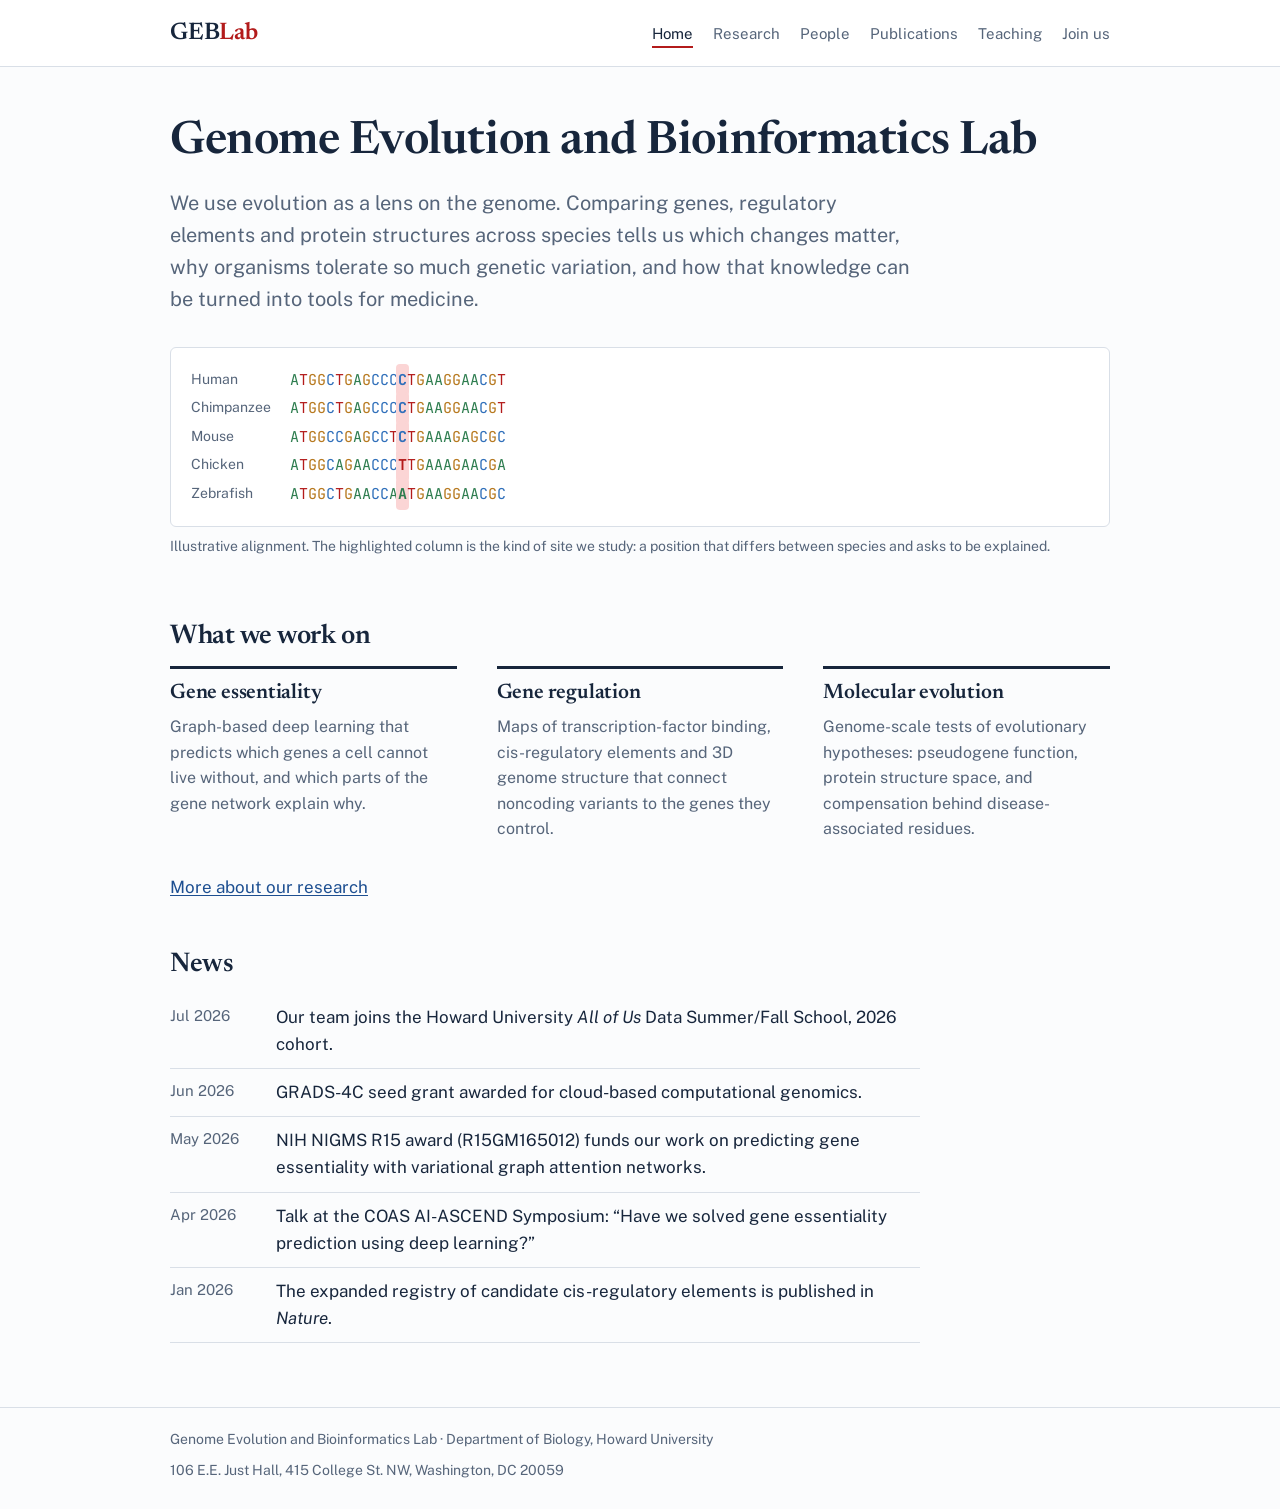
==== index.html @ 0b66a3f5 "Initial commit" ====
<!doctype html>
<html lang="en">
<head>
  <meta charset="utf-8">
  <meta name="viewport" content="width=device-width, initial-scale=1">
  <title>GEB Lab · Howard University</title>
  <meta name="description" content="The Genome Evolution and Bioinformatics Lab at Howard University studies genome evolution, gene regulation and gene essentiality.">
  <link rel="preconnect" href="https://fonts.googleapis.com">
  <link rel="preconnect" href="https://fonts.gstatic.com" crossorigin>
  <link href="https://fonts.googleapis.com/css2?family=JetBrains+Mono:wght@400;700&family=Newsreader:opsz,wght@6..72,500;6..72,600&family=Public+Sans:wght@400;600;700&display=swap" rel="stylesheet">
  <link rel="stylesheet" href="style.css">
</head>
<body>
  <!-- ===== Menu: the same block is on every page. To add a page, add a <li> on every page. ===== -->
  <header class="site-header">
    <div class="wrap">
      <a class="wordmark" href="index.html">GEB<span>Lab</span></a>
      <nav aria-label="Main">
        <ul>
        <li><a href="index.html" aria-current="page">Home</a></li>
        <li><a href="research.html">Research</a></li>
        <li><a href="people.html">People</a></li>
        <li><a href="publications.html">Publications</a></li>
        <li><a href="teaching.html">Teaching</a></li>
        <li><a href="join.html">Join us</a></li>
        </ul>
      </nav>
    </div>
  </header>

  <main>
    <div class="wrap">
      <section class="hero">
        <h1>Genome Evolution and Bioinformatics Lab</h1>
        <p class="lede">We use evolution as a lens on the genome. Comparing genes, regulatory
        elements and protein structures across species tells us which changes matter, why
        organisms tolerate so much genetic variation, and how that knowledge can be turned
        into tools for medicine.</p>
        <div class="alignment" role="img" aria-label="Illustrative five-species DNA alignment with one variable column highlighted">
          <div class="row"><span class="sp">Human</span><span class="a">A</span><span class="t">T</span><span class="g">G</span><span class="g">G</span><span class="c">C</span><span class="t">T</span><span class="g">G</span><span class="a">A</span><span class="g">G</span><span class="c">C</span><span class="c">C</span><span class="c">C</span><span class="c hl">C</span><span class="t">T</span><span class="g">G</span><span class="a">A</span><span class="a">A</span><span class="g">G</span><span class="g">G</span><span class="a">A</span><span class="a">A</span><span class="c">C</span><span class="g">G</span><span class="t">T</span></div>
          <div class="row"><span class="sp">Chimpanzee</span><span class="a">A</span><span class="t">T</span><span class="g">G</span><span class="g">G</span><span class="c">C</span><span class="t">T</span><span class="g">G</span><span class="a">A</span><span class="g">G</span><span class="c">C</span><span class="c">C</span><span class="c">C</span><span class="c hl">C</span><span class="t">T</span><span class="g">G</span><span class="a">A</span><span class="a">A</span><span class="g">G</span><span class="g">G</span><span class="a">A</span><span class="a">A</span><span class="c">C</span><span class="g">G</span><span class="t">T</span></div>
          <div class="row"><span class="sp">Mouse</span><span class="a">A</span><span class="t">T</span><span class="g">G</span><span class="g">G</span><span class="c">C</span><span class="c">C</span><span class="g">G</span><span class="a">A</span><span class="g">G</span><span class="c">C</span><span class="c">C</span><span class="t">T</span><span class="c hl">C</span><span class="t">T</span><span class="g">G</span><span class="a">A</span><span class="a">A</span><span class="a">A</span><span class="g">G</span><span class="a">A</span><span class="g">G</span><span class="c">C</span><span class="g">G</span><span class="c">C</span></div>
          <div class="row"><span class="sp">Chicken</span><span class="a">A</span><span class="t">T</span><span class="g">G</span><span class="g">G</span><span class="c">C</span><span class="a">A</span><span class="g">G</span><span class="a">A</span><span class="a">A</span><span class="c">C</span><span class="c">C</span><span class="c">C</span><span class="t hl">T</span><span class="t">T</span><span class="g">G</span><span class="a">A</span><span class="a">A</span><span class="a">A</span><span class="g">G</span><span class="a">A</span><span class="a">A</span><span class="c">C</span><span class="g">G</span><span class="a">A</span></div>
          <div class="row"><span class="sp">Zebrafish</span><span class="a">A</span><span class="t">T</span><span class="g">G</span><span class="g">G</span><span class="c">C</span><span class="t">T</span><span class="g">G</span><span class="a">A</span><span class="a">A</span><span class="c">C</span><span class="c">C</span><span class="a">A</span><span class="a hl">A</span><span class="t">T</span><span class="g">G</span><span class="a">A</span><span class="a">A</span><span class="g">G</span><span class="g">G</span><span class="a">A</span><span class="a">A</span><span class="c">C</span><span class="g">G</span><span class="c">C</span></div>
        </div>
        <p class="caption">Illustrative alignment. The highlighted column is the kind of site we study:
        a position that differs between species and asks to be explained.</p>
      </section>

      <h2>What we work on</h2>
      <div class="themes">
        <div class="theme">
          <h3>Gene essentiality</h3>
          <p>Graph-based deep learning that predicts which genes a cell cannot live without,
          and which parts of the gene network explain why.</p>
        </div>
        <div class="theme">
          <h3>Gene regulation</h3>
          <p>Maps of transcription-factor binding, cis-regulatory elements and 3D genome
          structure that connect noncoding variants to the genes they control.</p>
        </div>
        <div class="theme">
          <h3>Molecular evolution</h3>
          <p>Genome-scale tests of evolutionary hypotheses: pseudogene function, protein
          structure space, and compensation behind disease-associated residues.</p>
        </div>
      </div>
      <p style="margin-top:16px"><a href="research.html">More about our research</a></p>

      <h2>News</h2>
      <ul class="news">
        <li><time datetime="2026-07">Jul 2026</time><span>Our team joins the Howard University <em>All of Us</em> Data Summer/Fall School, 2026 cohort.</span></li>
        <li><time datetime="2026-06">Jun 2026</time><span>GRADS-4C seed grant awarded for cloud-based computational genomics.</span></li>
        <li><time datetime="2026-05">May 2026</time><span>NIH NIGMS R15 award (R15GM165012) funds our work on predicting gene essentiality with variational graph attention networks.</span></li>
        <li><time datetime="2026-04">Apr 2026</time><span>Talk at the COAS AI-ASCEND Symposium: “Have we solved gene essentiality prediction using deep learning?”</span></li>
        <li><time datetime="2026-01">Jan 2026</time><span>The expanded registry of candidate cis-regulatory elements is published in <em>Nature</em>.</span></li>
      </ul>
    </div>
  </main>

  <footer class="site-footer">
    <div class="wrap">
      <span>Genome Evolution and Bioinformatics Lab · Department of Biology, Howard University</span>
      <span>106 E.E. Just Hall, 415 College St. NW, Washington, DC 20059</span>
    </div>
  </footer>
</body>
</html>
---- style.css ----
/* GEB Lab — shared styles. Edit colors here; every page picks them up. */
:root {
  --paper: #fbfcfd;
  --ink: #17263c;
  --muted: #56657a;
  --rule: #d9dfe7;
  --link: #1d4f91;
  --howard-red: #b31b1b;
  --tint: #eef2f7;
  /* nucleotide colors, used only in the alignment */
  --nt-a: #2e7d4f;
  --nt-c: #2f6fba;
  --nt-g: #b7791f;
  --nt-t: #b31b1b;
  --serif: "Newsreader", Georgia, serif;
  --sans: "Public Sans", system-ui, -apple-system, "Segoe UI", sans-serif;
  --mono: "JetBrains Mono", ui-monospace, Menlo, Consolas, monospace;
}

* { box-sizing: border-box; }
html { -webkit-text-size-adjust: 100%; }
body {
  margin: 0;
  background: var(--paper);
  color: var(--ink);
  font-family: var(--sans);
  font-size: 17px;
  line-height: 1.6;
}
a { color: var(--link); text-underline-offset: 2px; }
a:hover { color: var(--howard-red); }
a:focus-visible, button:focus-visible { outline: 2px solid var(--howard-red); outline-offset: 2px; }

/* ---------- header / nav ---------- */
.site-header { border-bottom: 1px solid var(--rule); background: #fff; }
.site-header .wrap {
  display: flex; flex-wrap: wrap; align-items: baseline;
  justify-content: space-between; gap: 8px 24px;
  padding-top: 14px; padding-bottom: 14px;
}
.wordmark {
  font-family: var(--serif); font-size: 24px; font-weight: 600;
  color: var(--ink); text-decoration: none; letter-spacing: -0.01em;
}
.wordmark span { color: var(--howard-red); }
nav ul { list-style: none; display: flex; flex-wrap: wrap; gap: 4px 20px; margin: 0; padding: 0; }
nav a { color: var(--muted); text-decoration: none; font-size: 15px; padding: 4px 0; }
nav a:hover { color: var(--ink); }
nav a[aria-current="page"] { color: var(--ink); border-bottom: 2px solid var(--howard-red); }

/* ---------- layout ---------- */
.wrap { max-width: 980px; margin: 0 auto; padding-left: 20px; padding-right: 20px; }
main .wrap { padding-top: 40px; padding-bottom: 64px; }
.prose { max-width: 70ch; }

h1, h2, h3 { font-family: var(--serif); font-weight: 600; line-height: 1.2; letter-spacing: -0.01em; }
h1 { font-size: clamp(32px, 5vw, 46px); margin: 0 0 16px; }
h2 { font-size: 27px; margin: 48px 0 12px; }
h3 { font-size: 21px; margin: 32px 0 8px; }
p { margin: 0 0 16px; }
.lede { font-size: 20px; color: var(--muted); max-width: 62ch; }

/* ---------- home hero: the alignment ---------- */
.hero { padding: 8px 0 8px; }
.alignment {
  margin: 32px 0 8px;
  font-family: var(--mono); font-size: 15px; line-height: 1.9;
  overflow-x: auto; padding: 18px 20px; background: #fff;
  border: 1px solid var(--rule); border-radius: 6px;
}
.alignment .row { display: flex; white-space: pre; }
.alignment .sp { width: 11ch; flex: none; color: var(--muted); font-family: var(--sans); font-size: 14px; }
.alignment .a { color: var(--nt-a); }
.alignment .c { color: var(--nt-c); }
.alignment .g { color: var(--nt-g); }
.alignment .t { color: var(--nt-t); }
.alignment .hl { background: #fbd5d5; box-shadow: 0 0 0 2px #fbd5d5; border-radius: 2px; font-weight: 700; }
.caption { font-size: 14px; color: var(--muted); margin: 0 0 8px; }

/* ---------- research themes ---------- */
.themes { display: grid; grid-template-columns: repeat(auto-fit, minmax(260px, 1fr)); gap: 8px 40px; margin-top: 8px; }
.theme { border-top: 3px solid var(--ink); padding-top: 12px; }
.theme h3 { margin-top: 0; }
.theme p { color: var(--muted); font-size: 16px; }

/* ---------- news / lists ---------- */
.news { list-style: none; padding: 0; margin: 0; max-width: 75ch; }
.news li { display: grid; grid-template-columns: 9ch 1fr; gap: 16px; padding: 10px 0; border-bottom: 1px solid var(--rule); }
.news time { color: var(--muted); font-size: 15px; }

/* ---------- people ---------- */
.pi { display: grid; grid-template-columns: 180px 1fr; gap: 28px; align-items: start; }
.photo {
  width: 180px; aspect-ratio: 4 / 5; background: var(--tint); border-radius: 6px;
  display: flex; align-items: center; justify-content: center;
  color: var(--muted); font-size: 13px; text-align: center; padding: 12px; object-fit: cover;
}
.members { list-style: none; padding: 0; margin: 0; display: grid; grid-template-columns: repeat(auto-fill, minmax(260px, 1fr)); gap: 4px 32px; }
.members li { padding: 10px 0; border-bottom: 1px solid var(--rule); }
.members strong { display: block; }
.members span { color: var(--muted); font-size: 15px; }

/* ---------- publications ---------- */
.pubs { list-style: none; padding: 0; margin: 0; max-width: 78ch; }
.pubs li { padding: 12px 0; border-bottom: 1px solid var(--rule); }
.pubs .title { font-weight: 600; }
.pubs .journal { font-style: italic; }
.pubs .me { font-weight: 700; }
.year { font-family: var(--serif); font-size: 22px; margin: 36px 0 4px; color: var(--howard-red); }

/* ---------- teaching ---------- */
.course { padding: 14px 0; border-bottom: 1px solid var(--rule); max-width: 75ch; }
.course h3 { margin: 0 0 4px; }
.course p { margin: 0; color: var(--muted); }

/* ---------- footer ---------- */
.site-footer { border-top: 1px solid var(--rule); color: var(--muted); font-size: 14px; }
.site-footer .wrap { padding-top: 20px; padding-bottom: 28px; display: flex; flex-wrap: wrap; justify-content: space-between; gap: 8px 24px; }

@media (max-width: 640px) {
  body { font-size: 16px; }
  .pi { grid-template-columns: 1fr; }
  .news li { grid-template-columns: 1fr; gap: 0; }
  .alignment { font-size: 13px; }
  .alignment .sp { width: 10ch; font-size: 12px; }
}
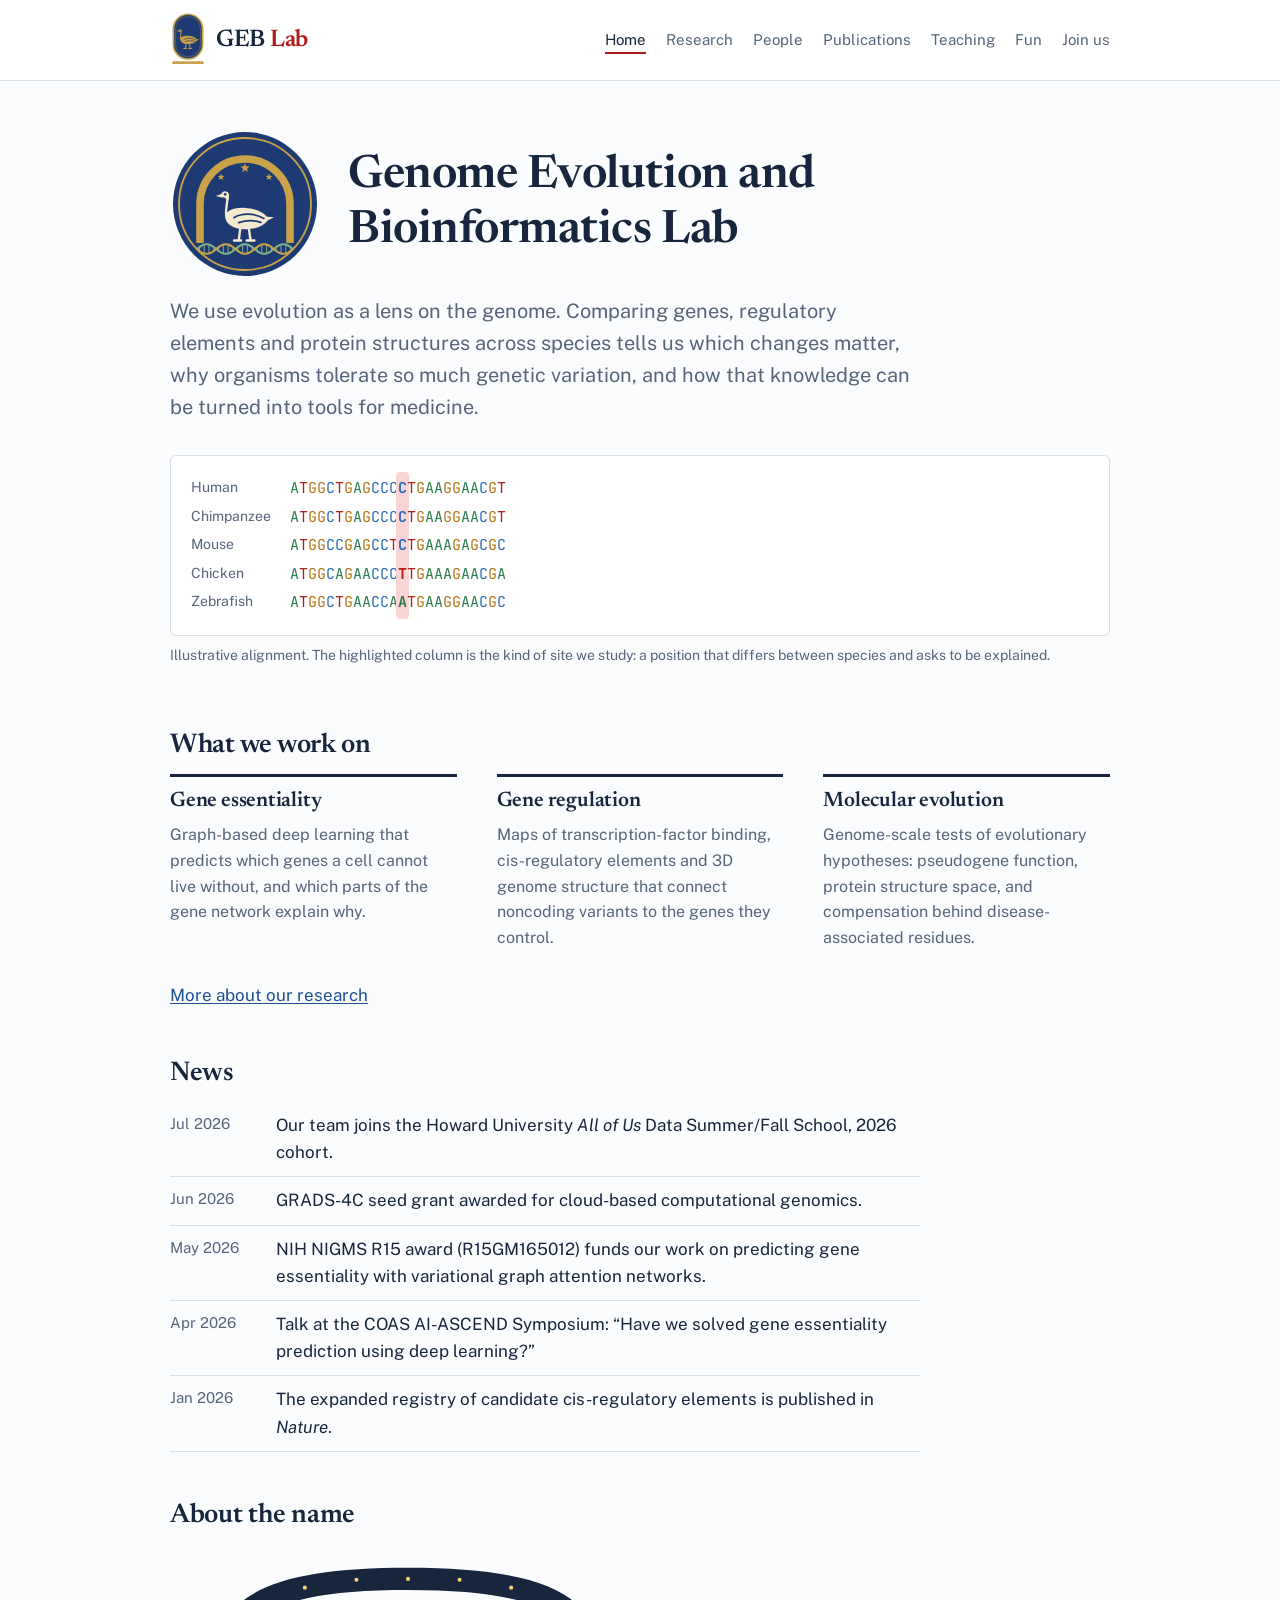
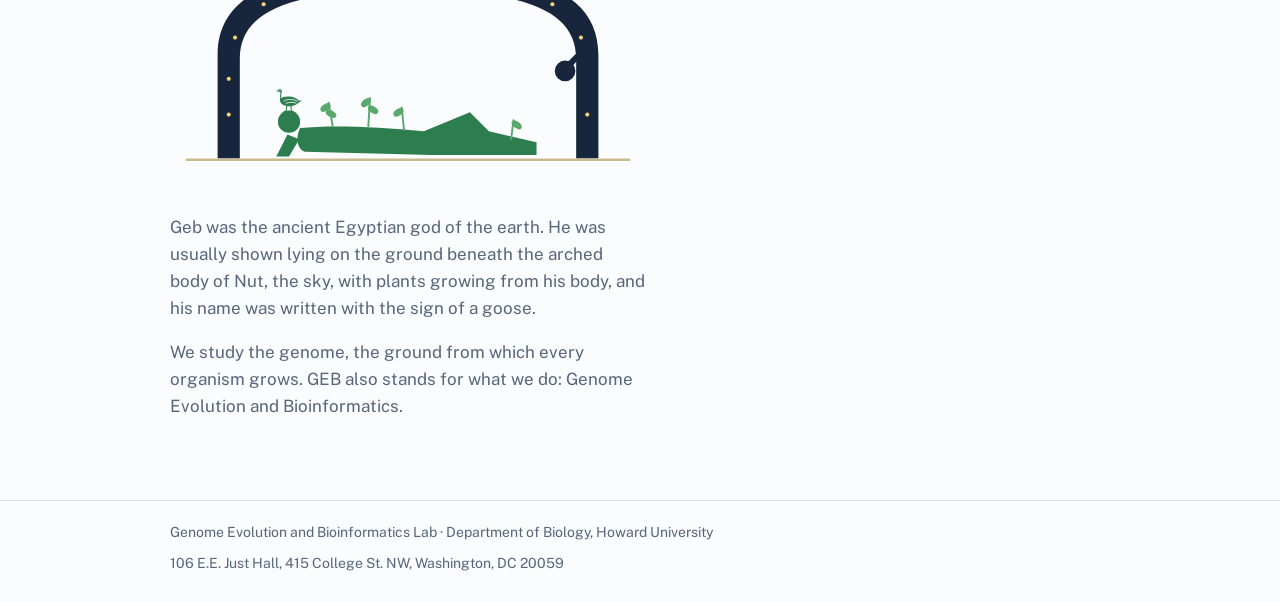
==== commit feaf2999: "Launch lab website" ====
--- a/index.html
+++ b/index.html
@@ -8,13 +8,14 @@
   <link rel="preconnect" href="https://fonts.googleapis.com">
   <link rel="preconnect" href="https://fonts.gstatic.com" crossorigin>
   <link href="https://fonts.googleapis.com/css2?family=JetBrains+Mono:wght@400;700&family=Newsreader:opsz,wght@6..72,500;6..72,600&family=Public+Sans:wght@400;600;700&display=swap" rel="stylesheet">
+  <link rel="icon" href="favicon.svg" type="image/svg+xml">
   <link rel="stylesheet" href="style.css">
 </head>
 <body>
   <!-- ===== Menu: the same block is on every page. To add a page, add a <li> on every page. ===== -->
   <header class="site-header">
     <div class="wrap">
-      <a class="wordmark" href="index.html">GEB<span>Lab</span></a>
+      <a class="wordmark brand" href="index.html" aria-label="GEB Lab home"><img class="logo" src="images/logo-cartouche.svg" alt="" width="36" height="56"><span class="wm-text">GEB <span>Lab</span></span></a>
       <nav aria-label="Main">
         <ul>
         <li><a href="index.html" aria-current="page">Home</a></li>
@@ -22,6 +23,7 @@
         <li><a href="people.html">People</a></li>
         <li><a href="publications.html">Publications</a></li>
         <li><a href="teaching.html">Teaching</a></li>
+        <li><a href="fun.html">Fun</a></li>
         <li><a href="join.html">Join us</a></li>
         </ul>
       </nav>
@@ -31,7 +33,10 @@
   <main>
     <div class="wrap">
       <section class="hero">
-        <h1>Genome Evolution and Bioinformatics Lab</h1>
+        <div class="hero-title">
+          <img src="images/logo.svg" alt="GEB Lab logo">
+          <h1>Genome Evolution and Bioinformatics Lab</h1>
+        </div>
         <p class="lede">We use evolution as a lens on the genome. Comparing genes, regulatory
         elements and protein structures across species tells us which changes matter, why
         organisms tolerate so much genetic variation, and how that knowledge can be turned
@@ -75,6 +80,25 @@
         <li><time datetime="2026-04">Apr 2026</time><span>Talk at the COAS AI-ASCEND Symposium: “Have we solved gene essentiality prediction using deep learning?”</span></li>
         <li><time datetime="2026-01">Jan 2026</time><span>The expanded registry of candidate cis-regulatory elements is published in <em>Nature</em>.</span></li>
       </ul>
+      <h2>About the name</h2>
+      <div class="name-note">
+        <img class="geb-art" src="images/geb-and-nut.svg" alt="Drawing of Geb, the earth, lying beneath Nut, the sky"></g>
+  <!-- plants growing from the earth -->
+  <g stroke="#5aa86e" stroke-width="2.4" stroke-linecap="round" fill="#5aa86e">
+    <path d="M205 230 L200 200" fill="none"/><ellipse cx="196" cy="206" rx="6" ry="3" transform="rotate(-35 196 206)"/><ellipse cx="203" cy="214" rx="6" ry="3" transform="rotate(30 203 214)"/>
+    <path d="M250 230 L252 194" fill="none"/><ellipse cx="247" cy="200" rx="6" ry="3" transform="rotate(-40 247 200)"/><ellipse cx="256" cy="209" rx="6" ry="3" transform="rotate(35 256 209)"/>
+    <path d="M295 234 L292 206" fill="none"/><ellipse cx="288" cy="212" rx="6" ry="3" transform="rotate(-35 288 212)"/>
+    <path d="M430 246 L433 222" fill="none"/><ellipse cx="437" cy="228" rx="6" ry="3" transform="rotate(35 437 228)"/>
+  </g>
+</svg>
+        <div>
+          <p>Geb was the ancient Egyptian god of the earth. He was usually shown lying on the ground
+          beneath the arched body of Nut, the sky, with plants growing from his body, and his name was
+          written with the sign of a goose.</p>
+          <p>We study the genome, the ground from which every organism grows. GEB also stands for
+          what we do: Genome Evolution and Bioinformatics.</p>
+        </div>
+      </div>
     </div>
   </main>
 
--- a/style.css
+++ b/style.css
@@ -34,15 +34,15 @@
 /* ---------- header / nav ---------- */
 .site-header { border-bottom: 1px solid var(--rule); background: #fff; }
 .site-header .wrap {
-  display: flex; flex-wrap: wrap; align-items: baseline;
+  display: flex; flex-wrap: wrap; align-items: center;
   justify-content: space-between; gap: 8px 24px;
-  padding-top: 14px; padding-bottom: 14px;
+  padding-top: 12px; padding-bottom: 12px;
 }
 .wordmark {
   font-family: var(--serif); font-size: 24px; font-weight: 600;
   color: var(--ink); text-decoration: none; letter-spacing: -0.01em;
 }
-.wordmark span { color: var(--howard-red); }
+.wordmark span span, .wordmark > span:not(.wm-text) { color: var(--howard-red); }
 nav ul { list-style: none; display: flex; flex-wrap: wrap; gap: 4px 20px; margin: 0; padding: 0; }
 nav a { color: var(--muted); text-decoration: none; font-size: 15px; padding: 4px 0; }
 nav a:hover { color: var(--ink); }
@@ -62,6 +62,9 @@
 
 /* ---------- home hero: the alignment ---------- */
 .hero { padding: 8px 0 8px; }
+.hero-title { display: flex; align-items: center; gap: 28px; margin-bottom: 16px; }
+.hero-title img { width: 150px; height: 150px; flex: none; }
+.hero-title h1 { margin: 0; text-wrap: balance; }
 .alignment {
   margin: 32px 0 8px;
   font-family: var(--mono); font-size: 15px; line-height: 1.9;
@@ -95,6 +98,7 @@
   display: flex; align-items: center; justify-content: center;
   color: var(--muted); font-size: 13px; text-align: center; padding: 12px; object-fit: cover;
 }
+img.photo { display: block; padding: 0; height: auto; }
 .members { list-style: none; padding: 0; margin: 0; display: grid; grid-template-columns: repeat(auto-fill, minmax(260px, 1fr)); gap: 4px 32px; }
 .members li { padding: 10px 0; border-bottom: 1px solid var(--rule); }
 .members strong { display: block; }
@@ -117,7 +121,34 @@
 .site-footer { border-top: 1px solid var(--rule); color: var(--muted); font-size: 14px; }
 .site-footer .wrap { padding-top: 20px; padding-bottom: 28px; display: flex; flex-wrap: wrap; justify-content: space-between; gap: 8px 24px; }
 
+/* ---------- logo: Nut's starry arch over the goose of Geb on a DNA helix (images/logo.svg) ---------- */
+.wordmark.brand { display: inline-flex; align-items: center; gap: 10px; line-height: 1; }
+.logo { height: 56px; width: auto; flex: none; }
+
+/* ---------- About the name ---------- */
+.name-note { display: grid; grid-template-columns: minmax(0, 1.1fr) minmax(0, 1fr); gap: 32px; align-items: center; margin-top: 8px; max-width: 980px; }
+.name-note p { color: var(--muted); }
+.geb-art { width: 100%; height: auto; display: block; }
+@media (max-width: 640px) { .name-note { grid-template-columns: 1fr; gap: 16px; } }
+
+/* ---------- Fun page: one <article class="entry"> per fun thing, newest first ---------- */
+.entry { background: #fff; border: 1px solid var(--rule); border-radius: 8px; padding: 32px; margin-top: 24px; }
+.entry h2 { margin: 0 0 4px; }
+.entry time { color: var(--muted); font-size: 15px; }
+.entry-body { display: grid; grid-template-columns: 280px minmax(0, 1fr); gap: 40px; align-items: center; margin-top: 24px; }
+.entry-body img.main { width: 100%; height: auto; }
+.entry-body p { color: var(--muted); }
+.sketches { list-style: none; padding: 0; margin: 28px 0 0; display: grid; grid-template-columns: repeat(auto-fill, minmax(120px, 1fr)); gap: 16px; }
+.sketches li { text-align: center; font-size: 14px; color: var(--muted); }
+.sketches img { width: 100%; height: 100px; object-fit: contain; background: var(--paper); border-radius: 6px; padding: 10px; margin-bottom: 6px; }
+
 @media (max-width: 640px) {
+  .entry { padding: 20px; }
+  .entry-body { grid-template-columns: 1fr; gap: 20px; }
+  .entry-body img.main { max-width: 220px; }
+  .hero-title { flex-direction: column; align-items: flex-start; gap: 16px; }
+  .hero-title img { width: 110px; height: 110px; }
+  .logo { height: 48px; width: auto; }
   body { font-size: 16px; }
   .pi { grid-template-columns: 1fr; }
   .news li { grid-template-columns: 1fr; gap: 0; }
